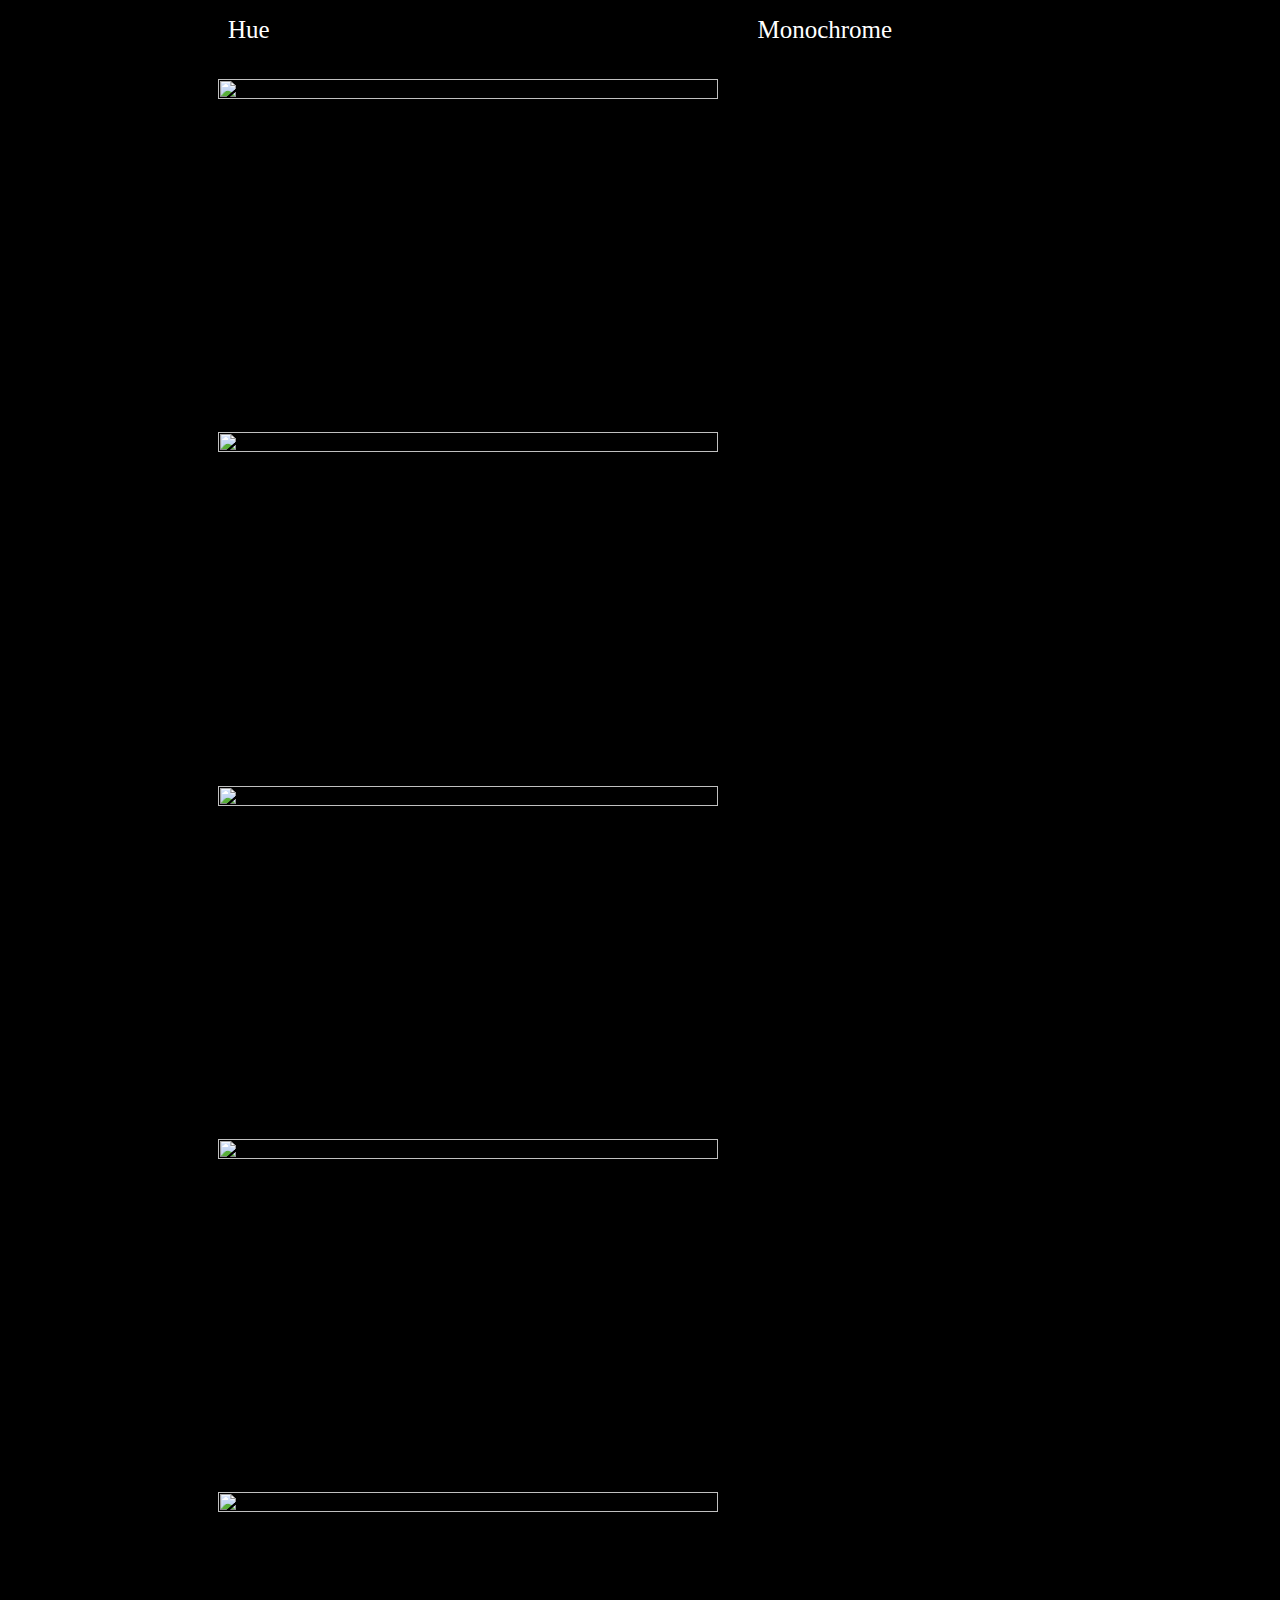
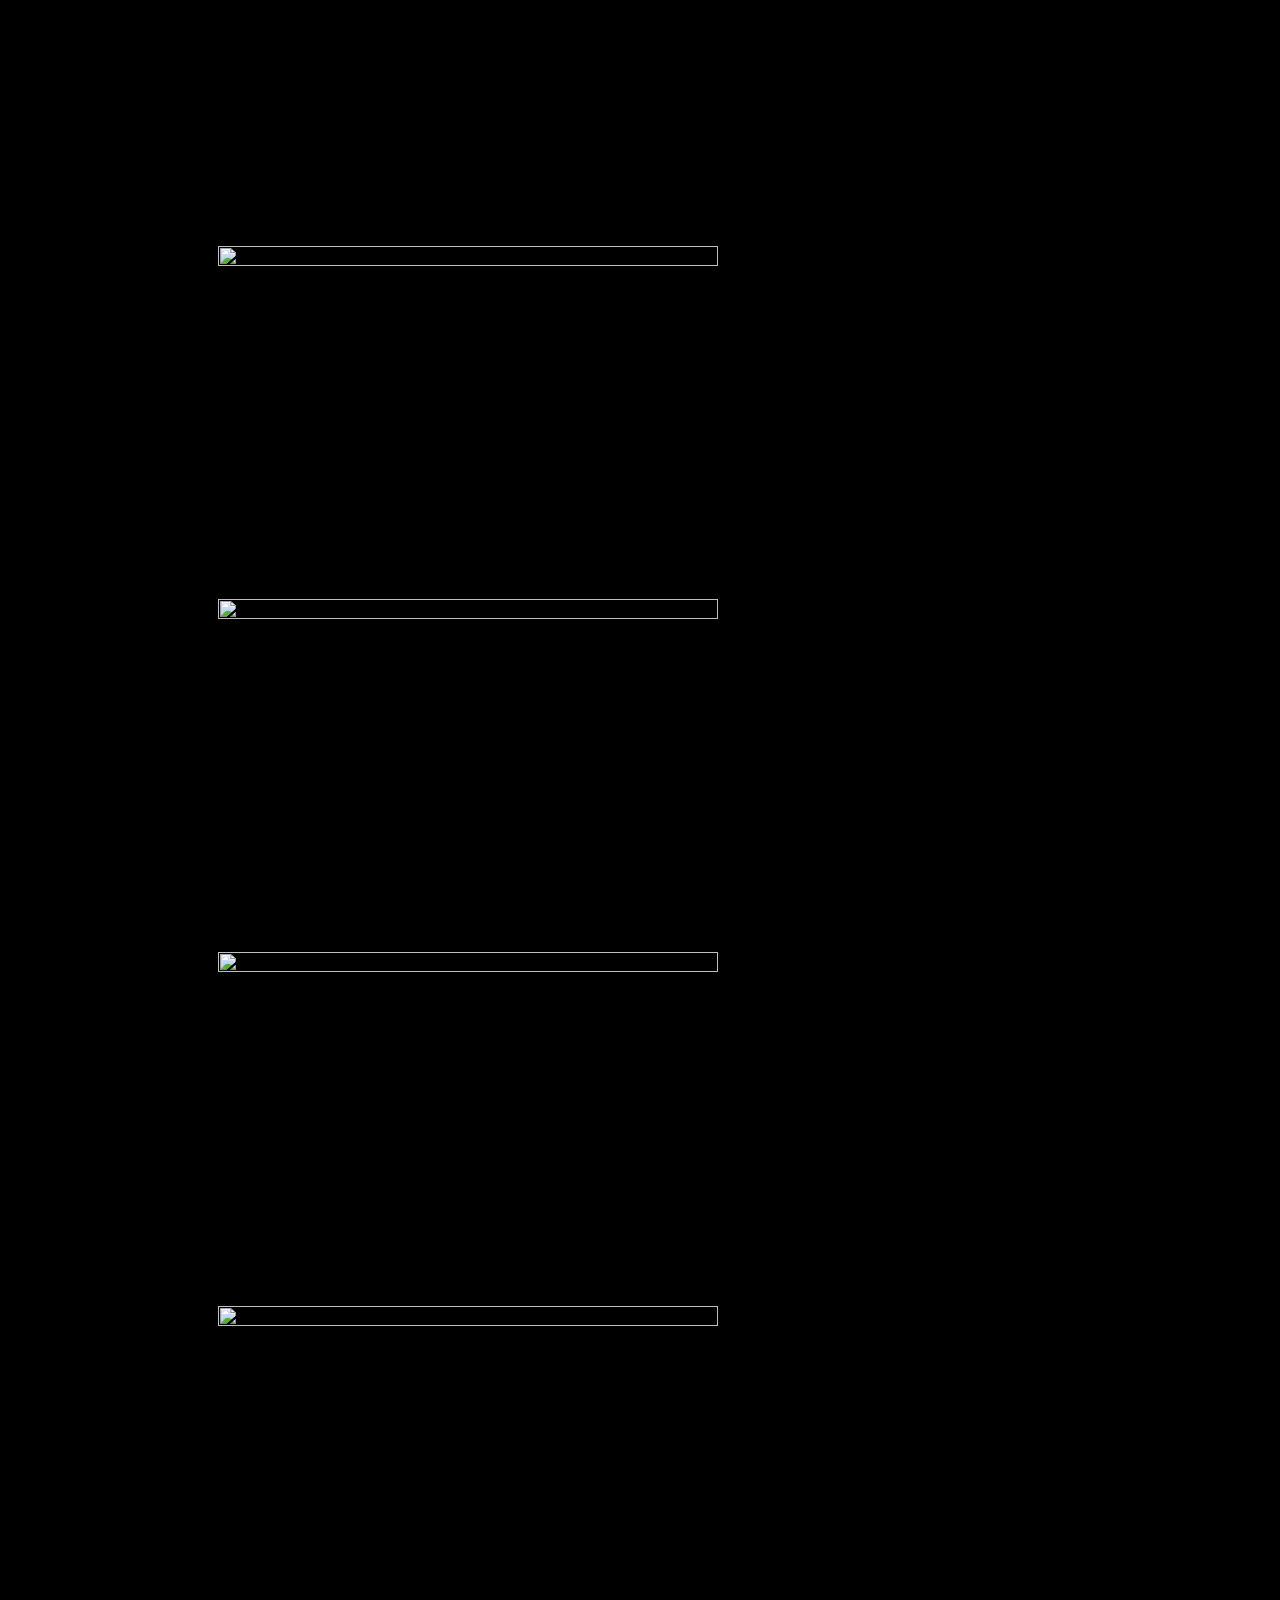
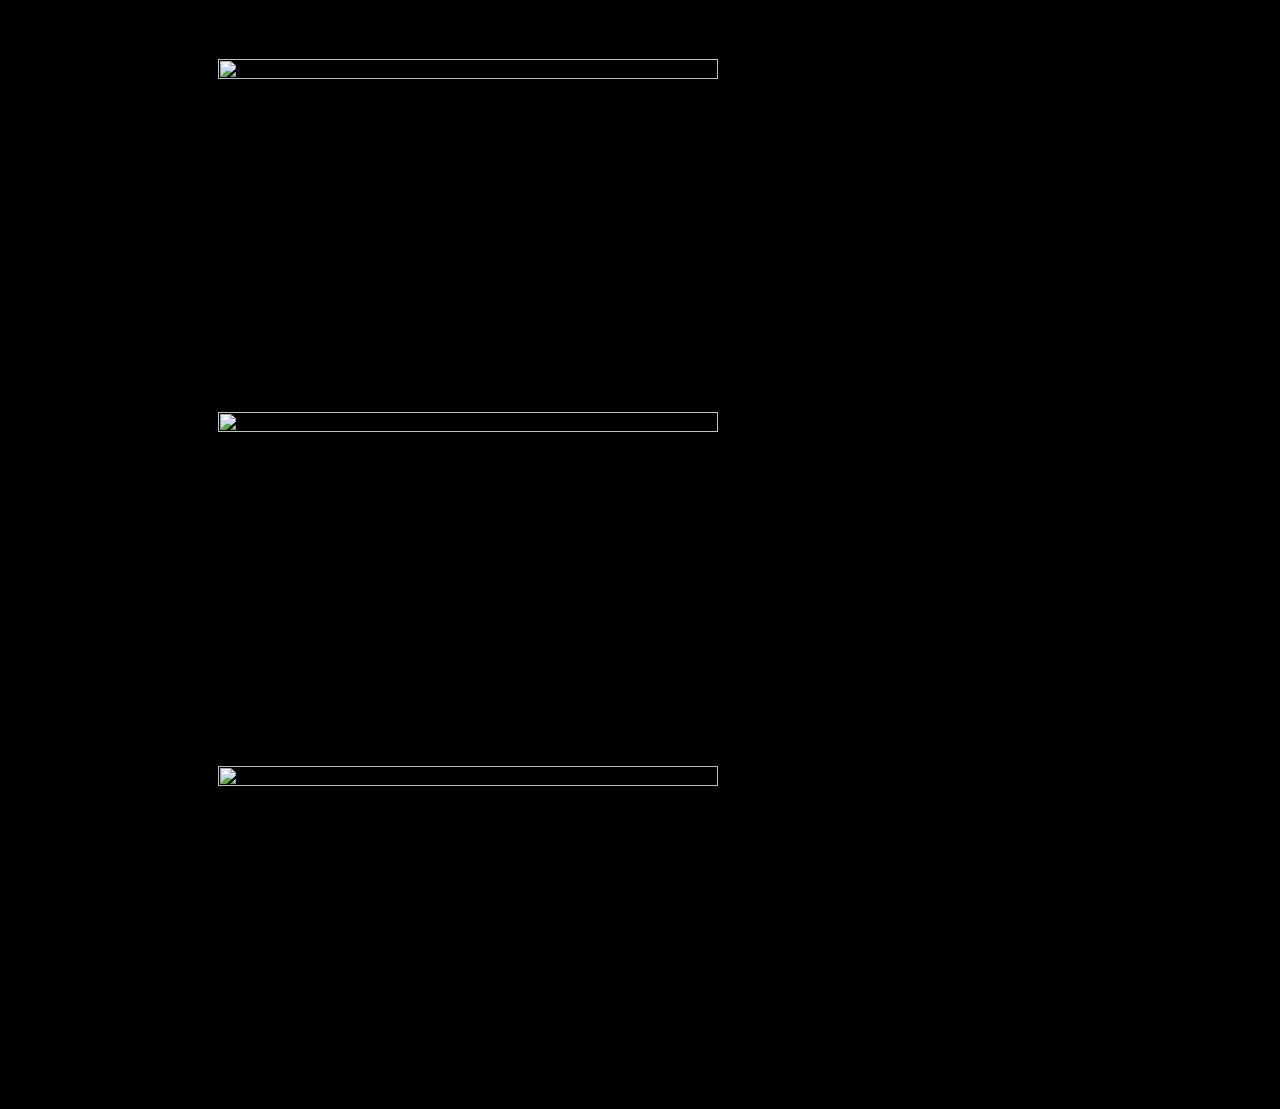
==== hue.html @ f1aa4272 "commit" ====
<!DOCTYPE html>
<html lang="en">

<head>
<link rel="stylesheet" href="style.css">
<p></p>
<p></p>
<p></p>
<p></p>
<a style = "text-decoration: none" href="hue.html">Hue</a>
<a style = "text-decoration: none" href="index.html">&nbsp;&nbsp;&nbsp;&nbsp;&nbsp;&nbsp;&nbsp;Monochrome</a>



</head>

<body>
  <div class ="container">

    <style>
    div.gallery {
      margin: 10px;
      float: left;
      width: 500px;
    }

    div.gallery img {
      width: 100%;
      height: auto;
    }
    </style>
    </head>
    <body>

    <div class="gallery">
        <img src="img/c1.jpg" width="600" height="400">
      </a>
    </div>

    <div class="gallery">
        <img src="img/c2.jpg"width="600" height="400">
    </div>

    <div class="gallery">
        <img src="img/c3.jpg"width="600" height="400">
      </a>
    </div>

    <div class="gallery">
        <img src="img/c4.jpg"  width="600" height="400">
      </a>
    </div>

    <div class="gallery">
        <img src="img/c5.jpg"  width="600" height="400">
      </a>
    </div>

    <div class="gallery">
        <img src="img/c6.jpg"  width="600" height="400">
      </a>
    </div>

    <div class="gallery">
        <img src="img/c12.jpg"  width="600" height="400">
      </a>
    </div>

    <div class="gallery">
        <img src="img/c8.jpg"  width="600" height="400">
      </a>
    </div>

    <div class="gallery">
        <img src="img/c9.jpg"  width="600" height="400">
      </a>
    </div>

    <div class="gallery">
        <img src="img/c10.jpg"  width="600" height="400">
      </a>
    </div>

    <div class="gallery">
        <img src="img/c11.jpg"  width="600" height="400">
      </a>
    </div>

    <div class="gallery">
        <img src="img/c7.jpg"  width="600" height="400">
      </a>
    </div>

</body>

</html>
---- style.css ----
.steph{
  position: absolute;
  transform: translateX(250px);
  text-align: center;
  font-family:"SF Pro Text";
  font-size:200px;
  font-weight: bold;
  padding-top: 340px;
  padding-bottom: 100px;
  color: black;

}

a{
  color: white;
  font-family: "SF Pro Text";
  font-weight:lighter;
  font-size: 25px;
  padding: 220px;
  position: relative;

}

body {
  background-color: black;
}

body-1 {
  background-color: white;
}

.container{
  padding-right: 100px;
  padding-bottom: 50px;
  padding-top: 25px;
  padding-left: 200px;
}

.href{
  color: black;
}

.div{
  background-color: black;
}
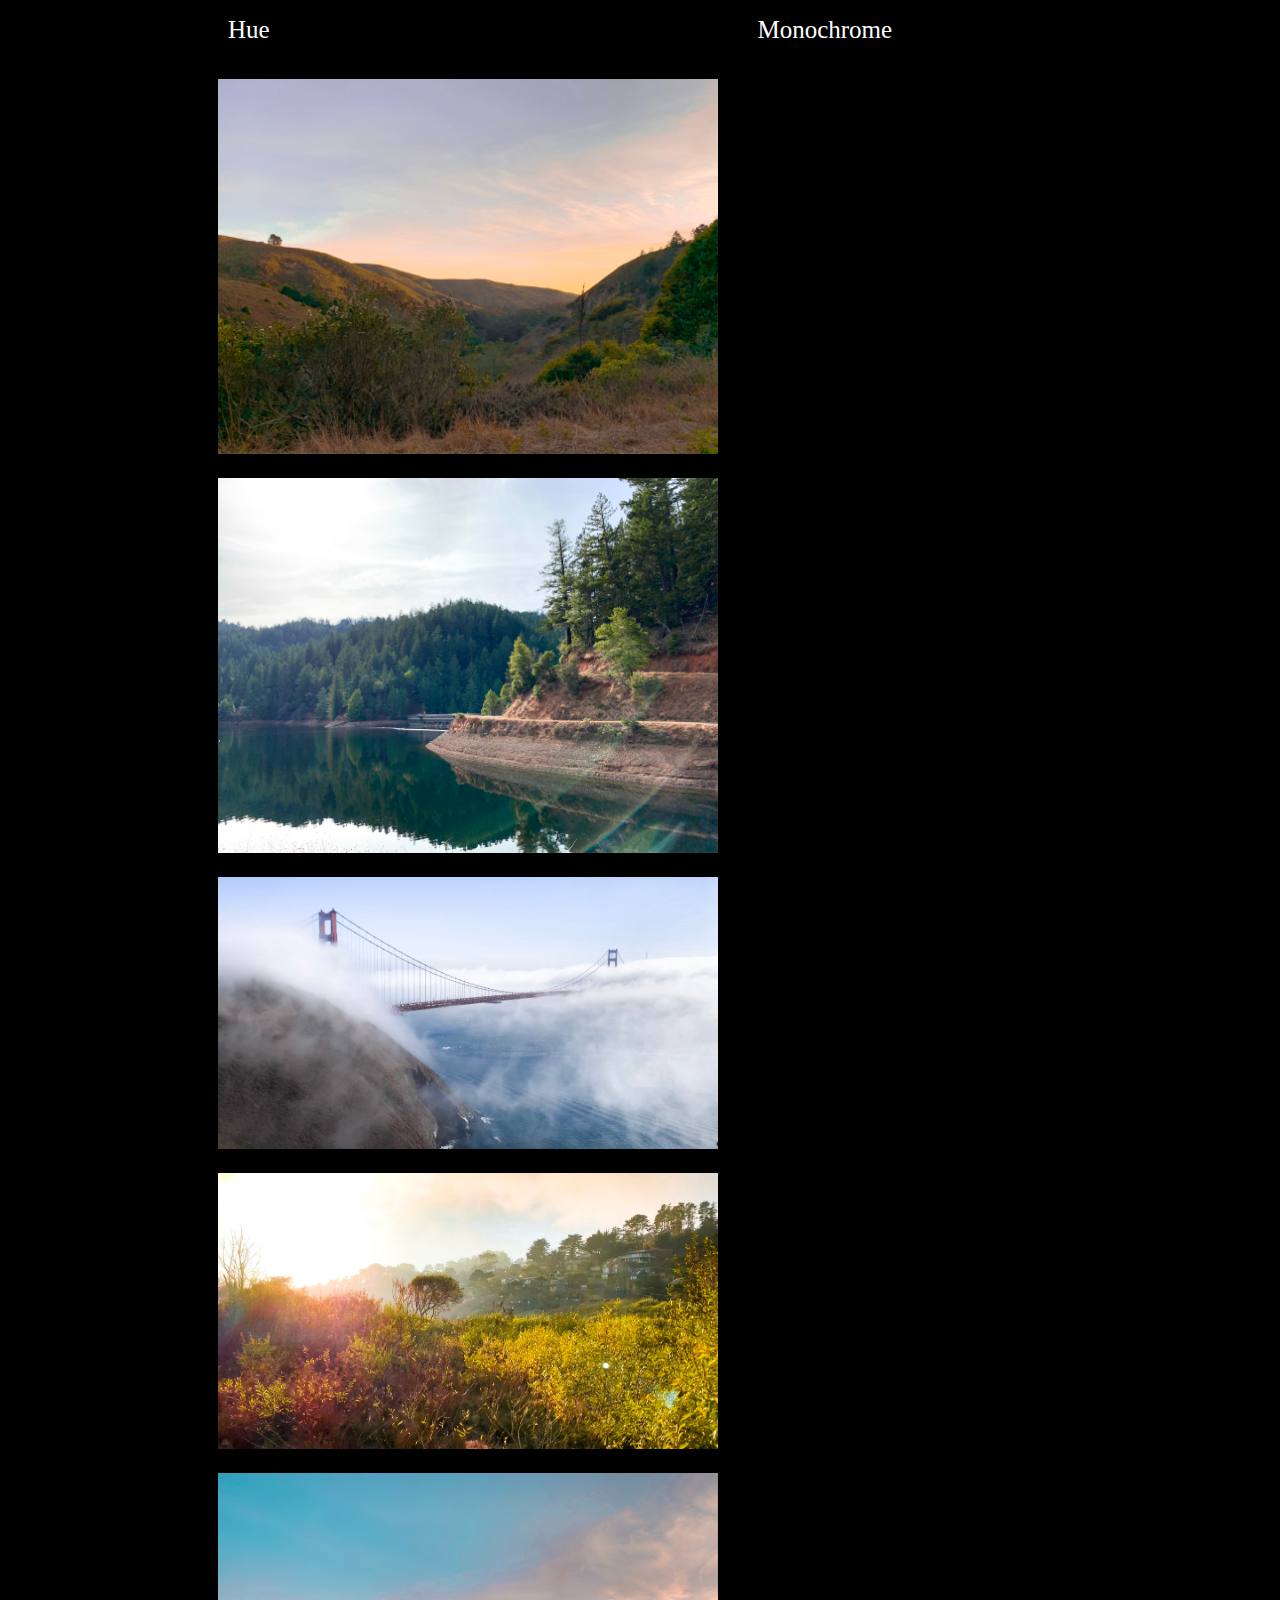
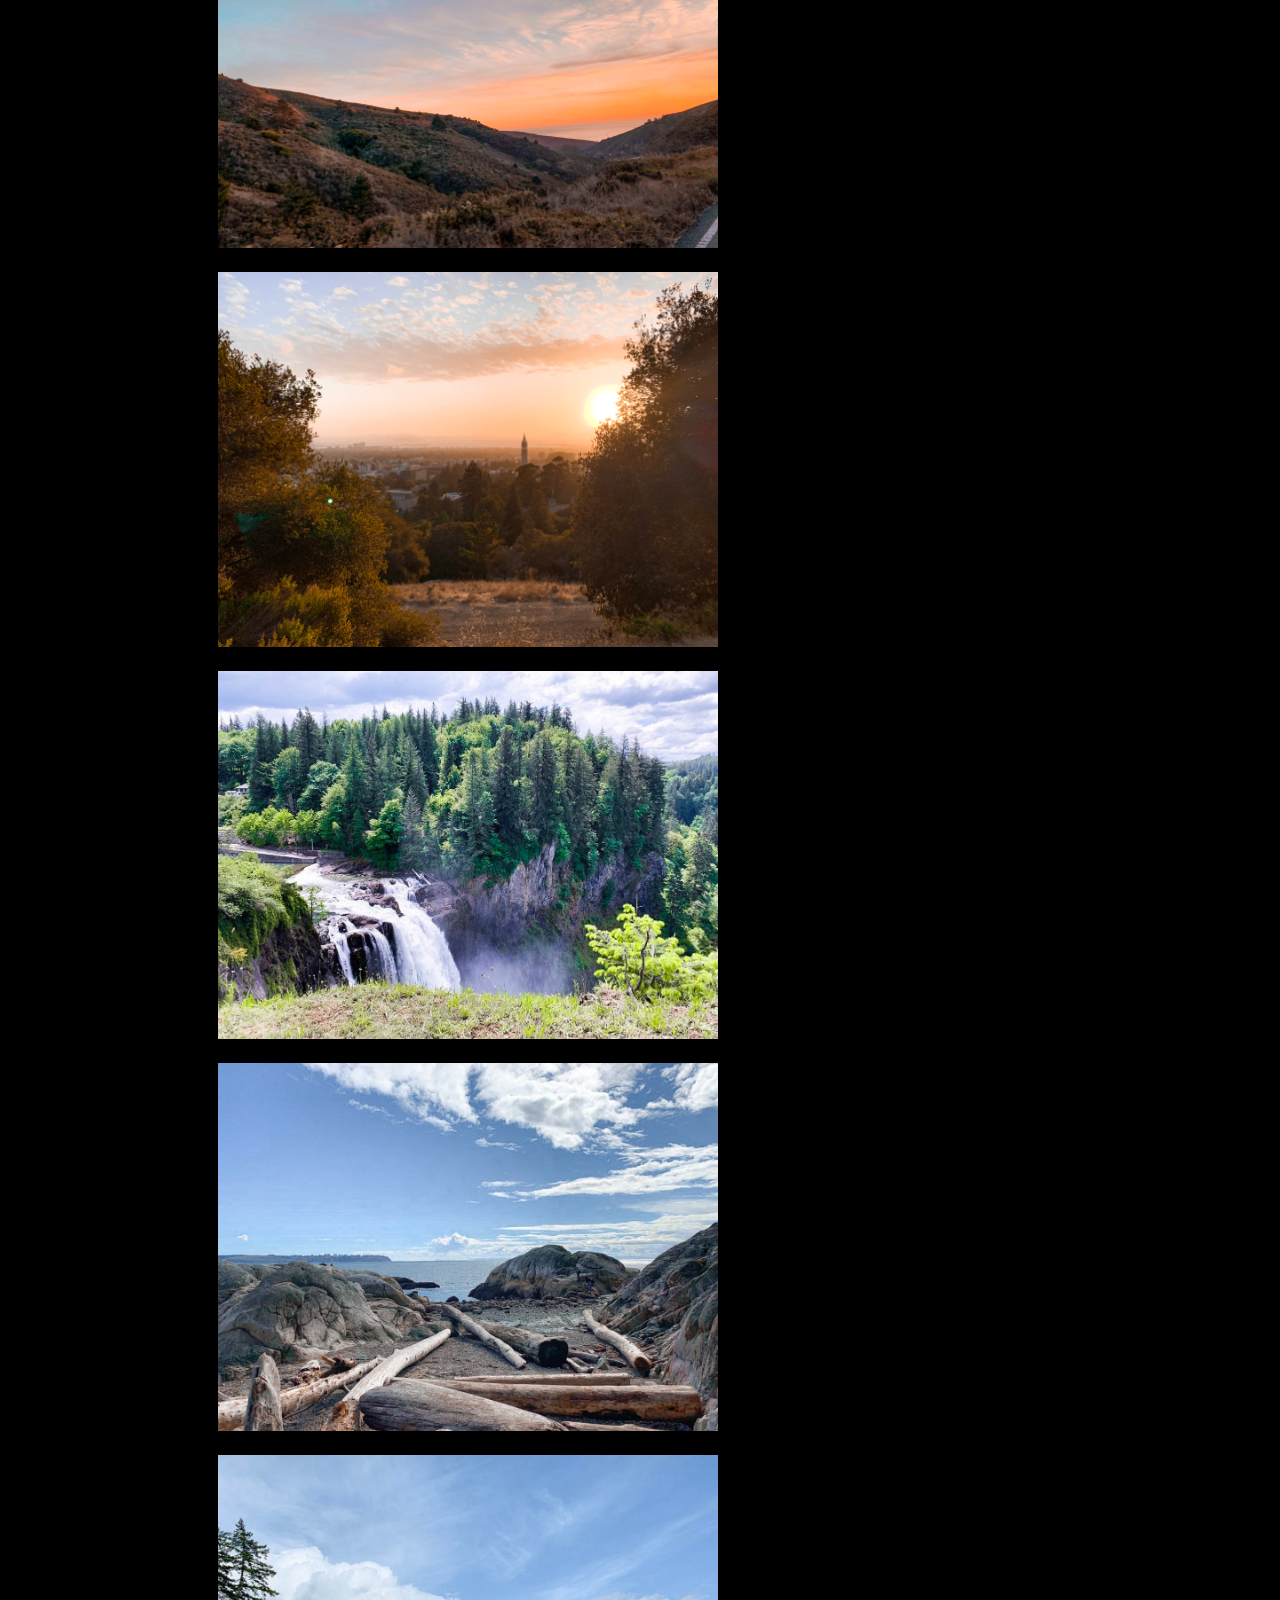
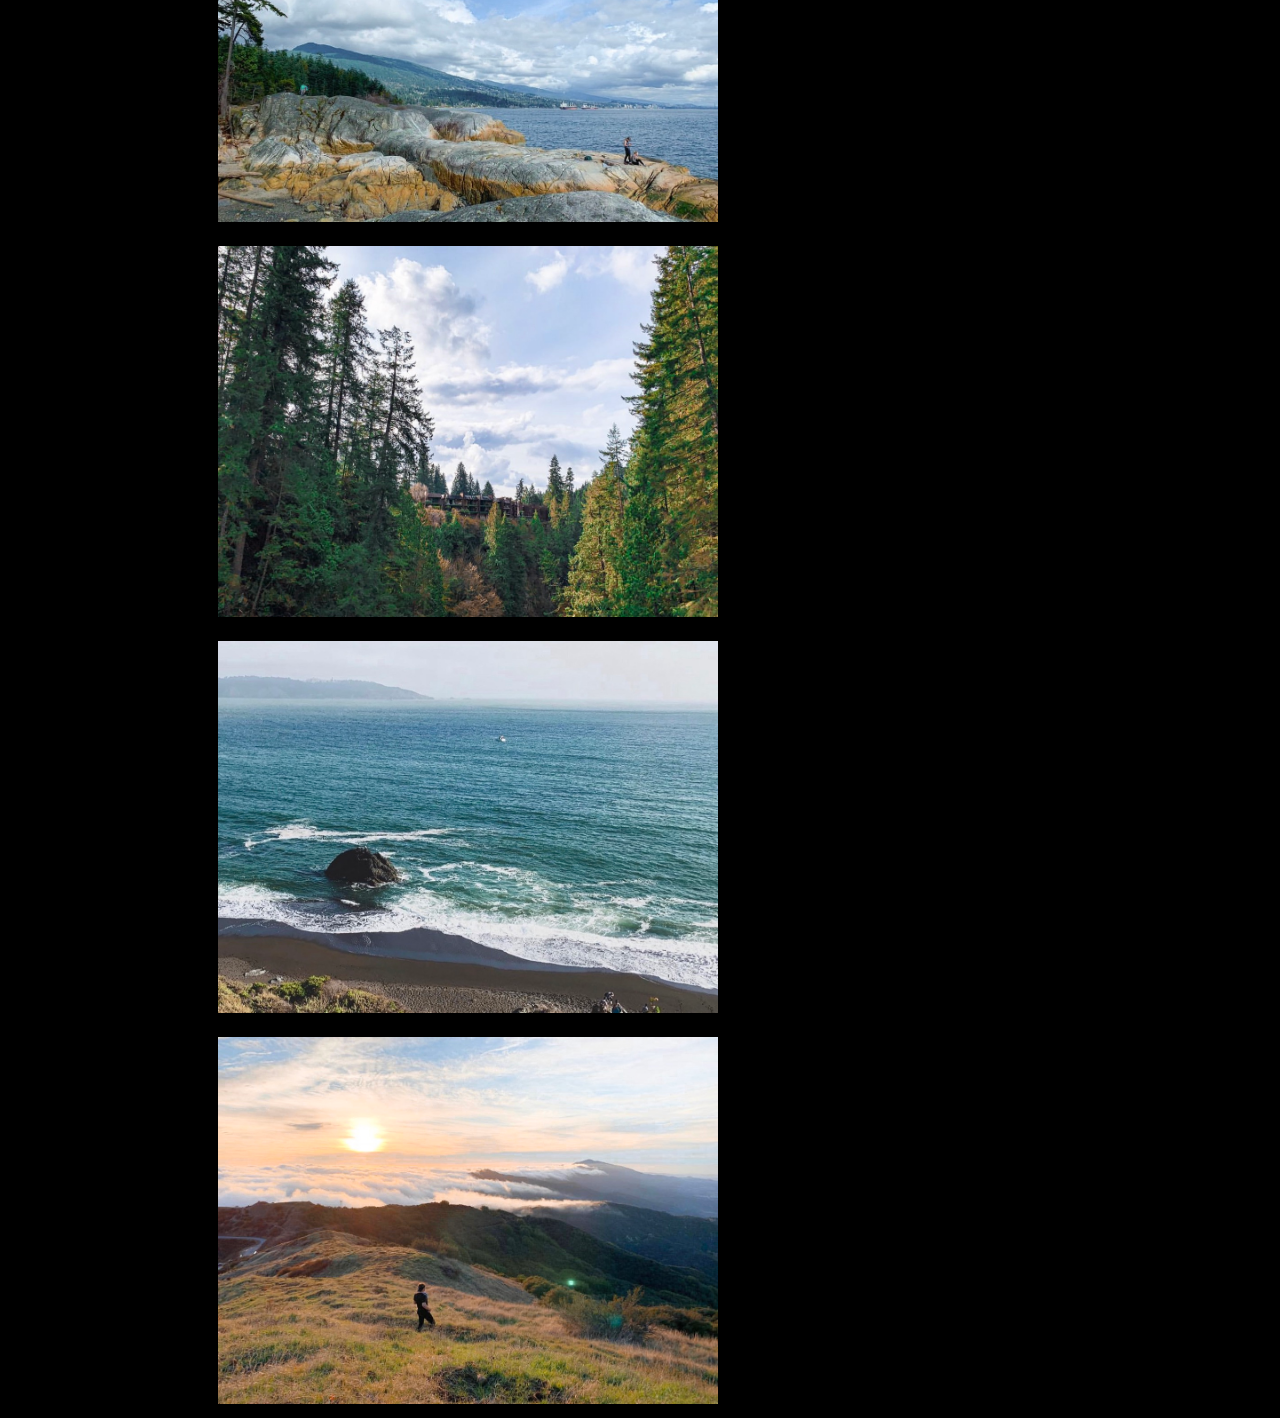
==== commit 578ba474: "s" ====
--- a/hue.html
+++ b/hue.html
@@ -33,61 +33,61 @@
     <body>
 
     <div class="gallery">
-        <img src="img/c1.jpg" width="600" height="400">
+        <img src="img/1b.jpg" width="600" height="400">
       </a>
     </div>
 
     <div class="gallery">
-        <img src="img/c2.jpg"width="600" height="400">
+        <img src="img/2b.jpg"width="600" height="400">
     </div>
 
     <div class="gallery">
-        <img src="img/c3.jpg"width="600" height="400">
+        <img src="img/3b.jpg"width="600" height="400">
       </a>
     </div>
 
     <div class="gallery">
-        <img src="img/c4.jpg"  width="600" height="400">
+        <img src="img/4b.jpg"  width="600" height="400">
       </a>
     </div>
 
     <div class="gallery">
-        <img src="img/c5.jpg"  width="600" height="400">
+        <img src="img/5b.jpg"  width="600" height="400">
       </a>
     </div>
 
     <div class="gallery">
-        <img src="img/c6.jpg"  width="600" height="400">
+        <img src="img/6b.jpg"  width="600" height="400">
       </a>
     </div>
 
     <div class="gallery">
-        <img src="img/c12.jpg"  width="600" height="400">
+        <img src="img/7b.jpg"  width="600" height="400">
       </a>
     </div>
 
     <div class="gallery">
-        <img src="img/c8.jpg"  width="600" height="400">
+        <img src="img/8b.jpg"  width="600" height="400">
       </a>
     </div>
 
     <div class="gallery">
-        <img src="img/c9.jpg"  width="600" height="400">
+        <img src="img/9b.jpg"  width="600" height="400">
       </a>
     </div>
 
     <div class="gallery">
-        <img src="img/c10.jpg"  width="600" height="400">
+        <img src="img/10b.jpg"  width="600" height="400">
       </a>
     </div>
 
     <div class="gallery">
-        <img src="img/c11.jpg"  width="600" height="400">
+        <img src="img/12b.jpg"  width="600" height="400">
       </a>
     </div>
 
     <div class="gallery">
-        <img src="img/c7.jpg"  width="600" height="400">
+        <img src="img/11b.jpg"  width="600" height="400">
       </a>
     </div>
 
